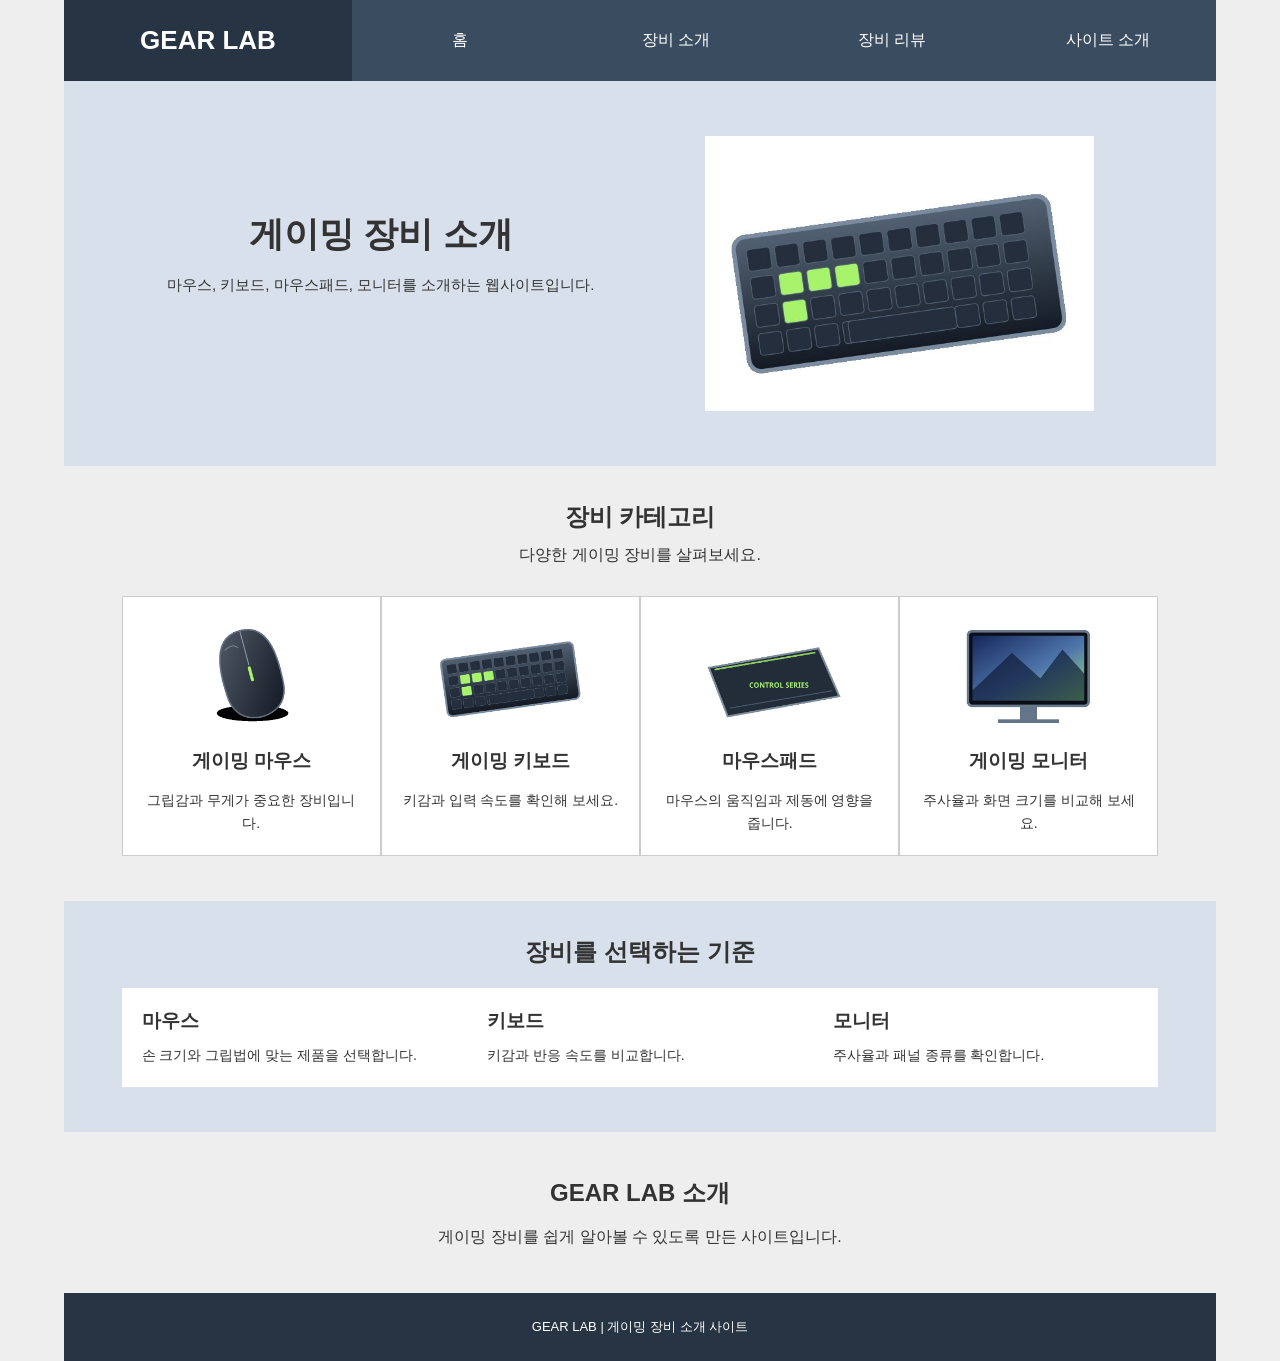
==== 21102062_이주현_중간고사/index.html @ bad4db6f "Add files via upload" ====
<!DOCTYPE HTML>
<html lang="ko">
<head>
<meta charset="UTF-8">
<meta name="viewport" content="width=device-width, initial-scale=1, minimum-scale=1, maximum-scale=1, user-scalable=no">
<title>GEAR LAB</title>
<link rel="stylesheet" type="text/css" href="css/reset.css">
<link rel="stylesheet" type="text/css" href="css/default.css">
<link rel="shortcut icon" href="images/favicon/favicon.ico">
</head>
<body>
<div id="wrap">
    <header class="header">
        <h1 class="logo"><a href="index.html">GEAR LAB</a></h1>
        <nav class="nav">
            <ul class="gnb">
                <li><a href="#home">홈</a></li>
                <li><a href="#category">장비 소개</a></li>
                <li><a href="#review">장비 리뷰</a></li>
                <li><a href="#about">사이트 소개</a></li>
            </ul>
        </nav>
    </header>
    <section class="slider_section" id="home">
        <div class="main_text">
            <h2>게이밍 장비 소개</h2>
            <p>마우스, 키보드, 마우스패드, 모니터를 소개하는 웹사이트입니다.</p>
        </div>
        <div class="main_image"><img src="images/p-images/keyboard.jpg" alt="게이밍 키보드"></div>
    </section>
    <section class="intro_section" id="category">
        <h2>장비 카테고리</h2>
        <p>다양한 게이밍 장비를 살펴보세요.</p>
    </section>
    <section class="category_section">
        <div class="gear_box"><img src="images/p-images/mouse.jpg" alt="마우스"><h3>게이밍 마우스</h3><p>그립감과 무게가 중요한 장비입니다.</p></div>
        <div class="gear_box"><img src="images/p-images/keyboard.jpg" alt="키보드"><h3>게이밍 키보드</h3><p>키감과 입력 속도를 확인해 보세요.</p></div>
        <div class="gear_box"><img src="images/p-images/pad.jpg" alt="마우스패드"><h3>마우스패드</h3><p>마우스의 움직임과 제동에 영향을 줍니다.</p></div>
        <div class="gear_box"><img src="images/p-images/monitor.jpg" alt="모니터"><h3>게이밍 모니터</h3><p>주사율과 화면 크기를 비교해 보세요.</p></div>
    </section>
    <section class="review_section" id="review">
        <h2>장비를 선택하는 기준</h2>
        <div class="review_list">
            <div><h3>마우스</h3><p>손 크기와 그립법에 맞는 제품을 선택합니다.</p></div>
            <div><h3>키보드</h3><p>키감과 반응 속도를 비교합니다.</p></div>
            <div><h3>모니터</h3><p>주사율과 패널 종류를 확인합니다.</p></div>
        </div>
    </section>
    <section class="about_section" id="about">
        <h2>GEAR LAB 소개</h2>
        <p>게이밍 장비를 쉽게 알아볼 수 있도록 만든 사이트입니다.</p>
    </section>
    <footer class="footer">GEAR LAB | 게이밍 장비 소개 사이트</footer>
</div>
</body>
</html>
---- 21102062_이주현_중간고사/css/default.css ----
/* 모바일용 CSS */
/* 기본 CSS */
body {
    background: #eeeeee;
    color: #333333;
}

#wrap {
    display: flex;
    flex-flow: column nowrap;
    width: 100%;
    margin: 0 auto;
}

#wrap section {
    box-sizing: border-box;
}

.header {
    display: flex;
    flex-flow: column nowrap;
    width: 100%;
    background: #273443;
}

.logo {
    padding: 25px 0;
    text-align: center;
    font-size: 26px;
}

.logo a {
    color: #ffffff;
}

.nav {
    width: 100%;
}

.gnb {
    display: flex;
    flex-flow: row wrap;
}

.gnb li {
    width: 50%;
    text-align: center;
    background: #394c60;
}

.gnb li a {
    display: block;
    padding: 15px 0;
    color: #ffffff;
}

.slider_section {
    display: flex;
    flex-flow: column nowrap;
    width: 100%;
    padding: 35px 5%;
    background: #d8e1eb;
}

.main_text {
    text-align: center;
}

.main_text h2 {
    font-size: 27px;
    margin-bottom: 15px;
}

.main_text p {
    font-size: 15px;
    line-height: 24px;
}

.main_image {
    width: 100%;
    text-align: center;
    margin-top: 20px;
}

.main_image img {
    width: 75%;
}

.intro_section {
    width: 100%;
    padding: 35px 5% 20px;
    text-align: center;
}

.intro_section h2 {
    font-size: 24px;
    margin-bottom: 12px;
}

.category_section {
    display: flex;
    flex-flow: row wrap;
    width: 100%;
    padding: 10px 5% 30px;
}

.gear_box {
    box-sizing: border-box;
    width: 100%;
    padding: 20px;
    margin-bottom: 15px;
    text-align: center;
    background: #ffffff;
    border: 1px solid #cccccc;
}

.gear_box img {
    width: 75%;
}

.gear_box h3 {
    font-size: 19px;
    margin: 15px 0;
}

.gear_box p {
    font-size: 14px;
    line-height: 23px;
}

.review_section {
    width: 100%;
    padding: 35px 5%;
    background: #d8e1eb;
}

.review_section h2 {
    font-size: 24px;
    text-align: center;
    margin-bottom: 20px;
}

.review_list {
    display: flex;
    flex-flow: column nowrap;
}

.review_list div {
    box-sizing: border-box;
    width: 100%;
    padding: 20px;
    margin-bottom: 10px;
    background: #ffffff;
}

.review_list h3 {
    font-size: 19px;
    margin-bottom: 10px;
}

.review_list p {
    font-size: 14px;
    line-height: 23px;
}

.about_section {
    width: 100%;
    padding: 45px 5%;
    text-align: center;
}

.about_section h2 {
    font-size: 24px;
    margin-bottom: 18px;
}

.footer {
    width: 100%;
    padding: 25px 0;
    text-align: center;
    background: #273443;
    color: #ffffff;
    font-size: 13px;
}

/* 태블릿용 CSS */
@media all and (min-width:768px) {
    .header {
        flex-flow: row wrap;
    }
    .logo {
        width: 30%;
    }
    .nav {
        width: 70%;
    }
    .gnb li {
        width: 25%;
    }
    .gnb li a {
        padding: 30px 0;
    }
    .slider_section {
        flex-flow: row wrap;
    }
    .main_text {
        width: 50%;
        padding-top: 55px;
    }
    .main_image {
        width: 50%;
        margin-top: 0;
    }
    .gear_box {
        width: 50%;
    }
    .review_list {
        flex-flow: row wrap;
    }
    .review_list div {
        width: 33.333333%;
    }
}

/* PC용 CSS */
@media all and (min-width:960px) {
    #wrap {
        width: 90%;
        max-width: 1200px;
    }
    .logo {
        width: 25%;
    }
    .nav {
        width: 75%;
    }
    .slider_section {
        padding: 55px 5%;
    }
    .main_text {
        padding-top: 75px;
    }
    .main_text h2 {
        font-size: 35px;
    }
    .gear_box {
        width: 25%;
    }
}
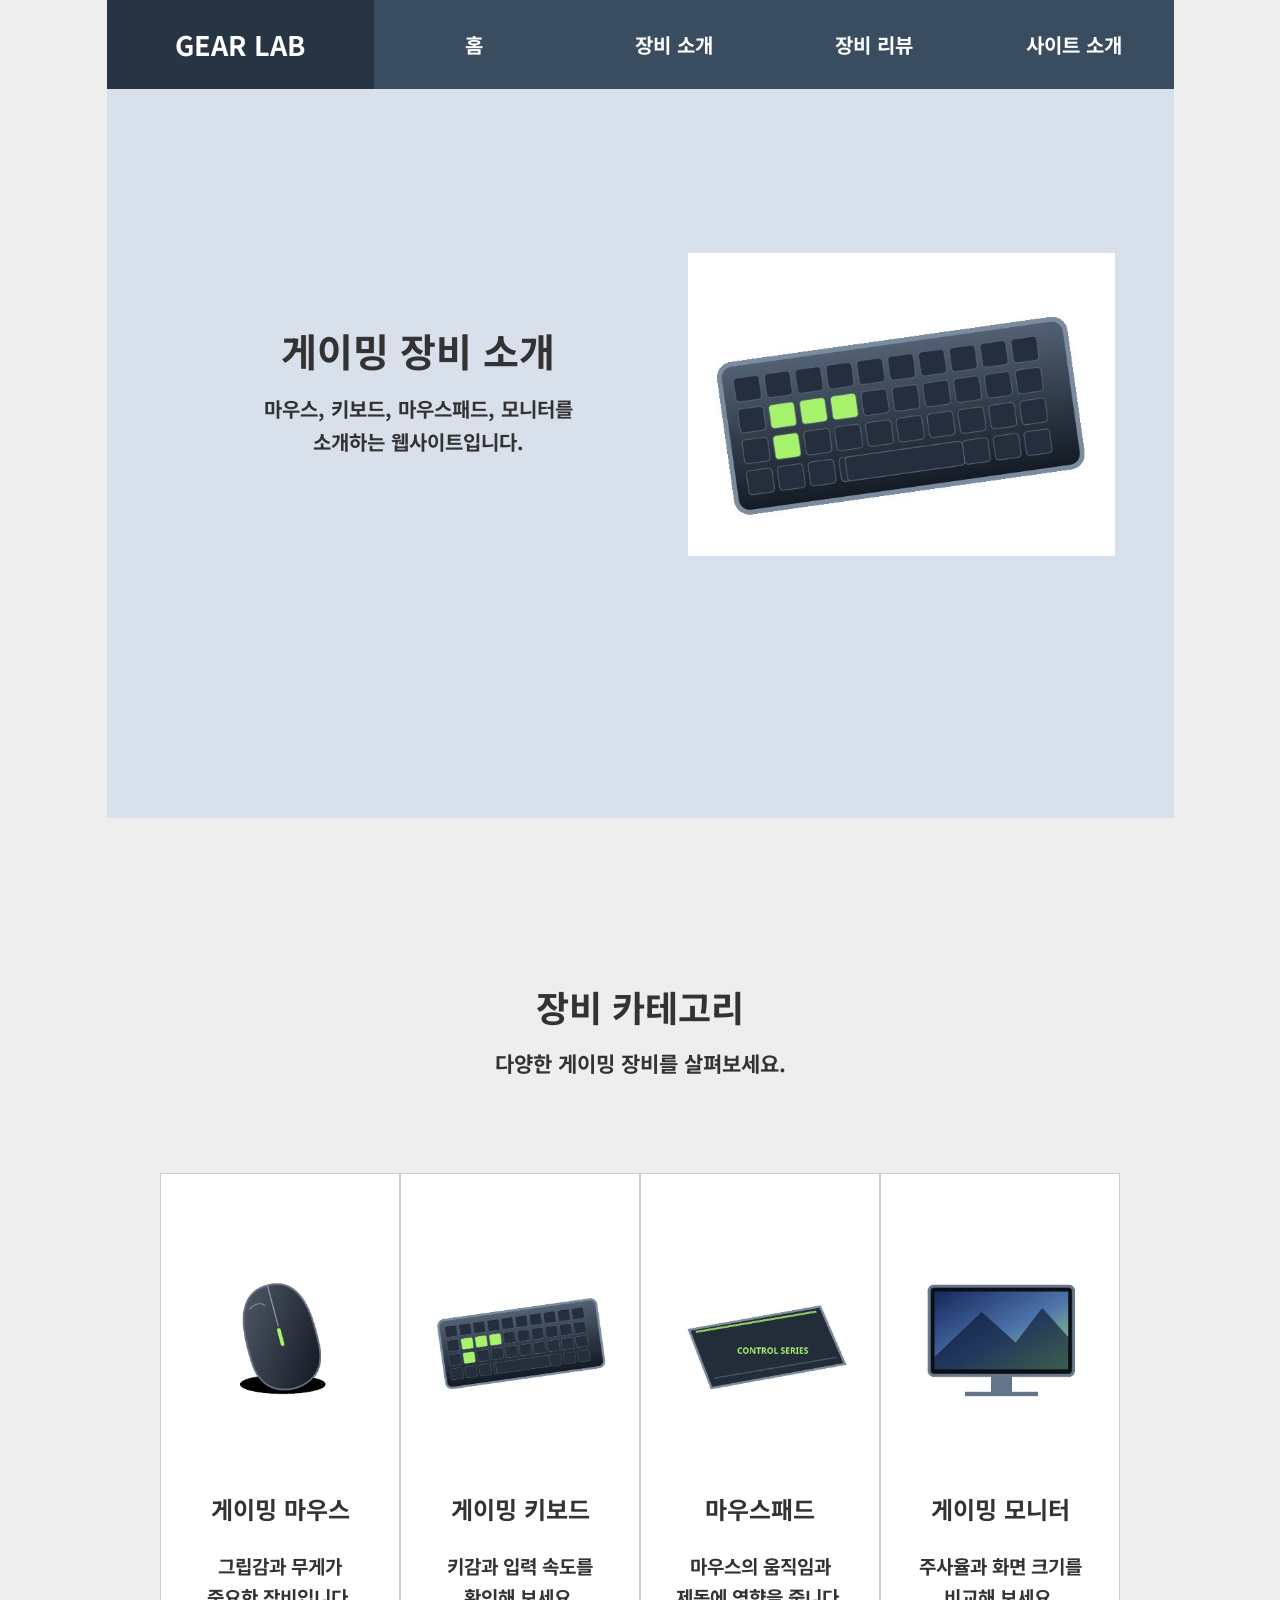
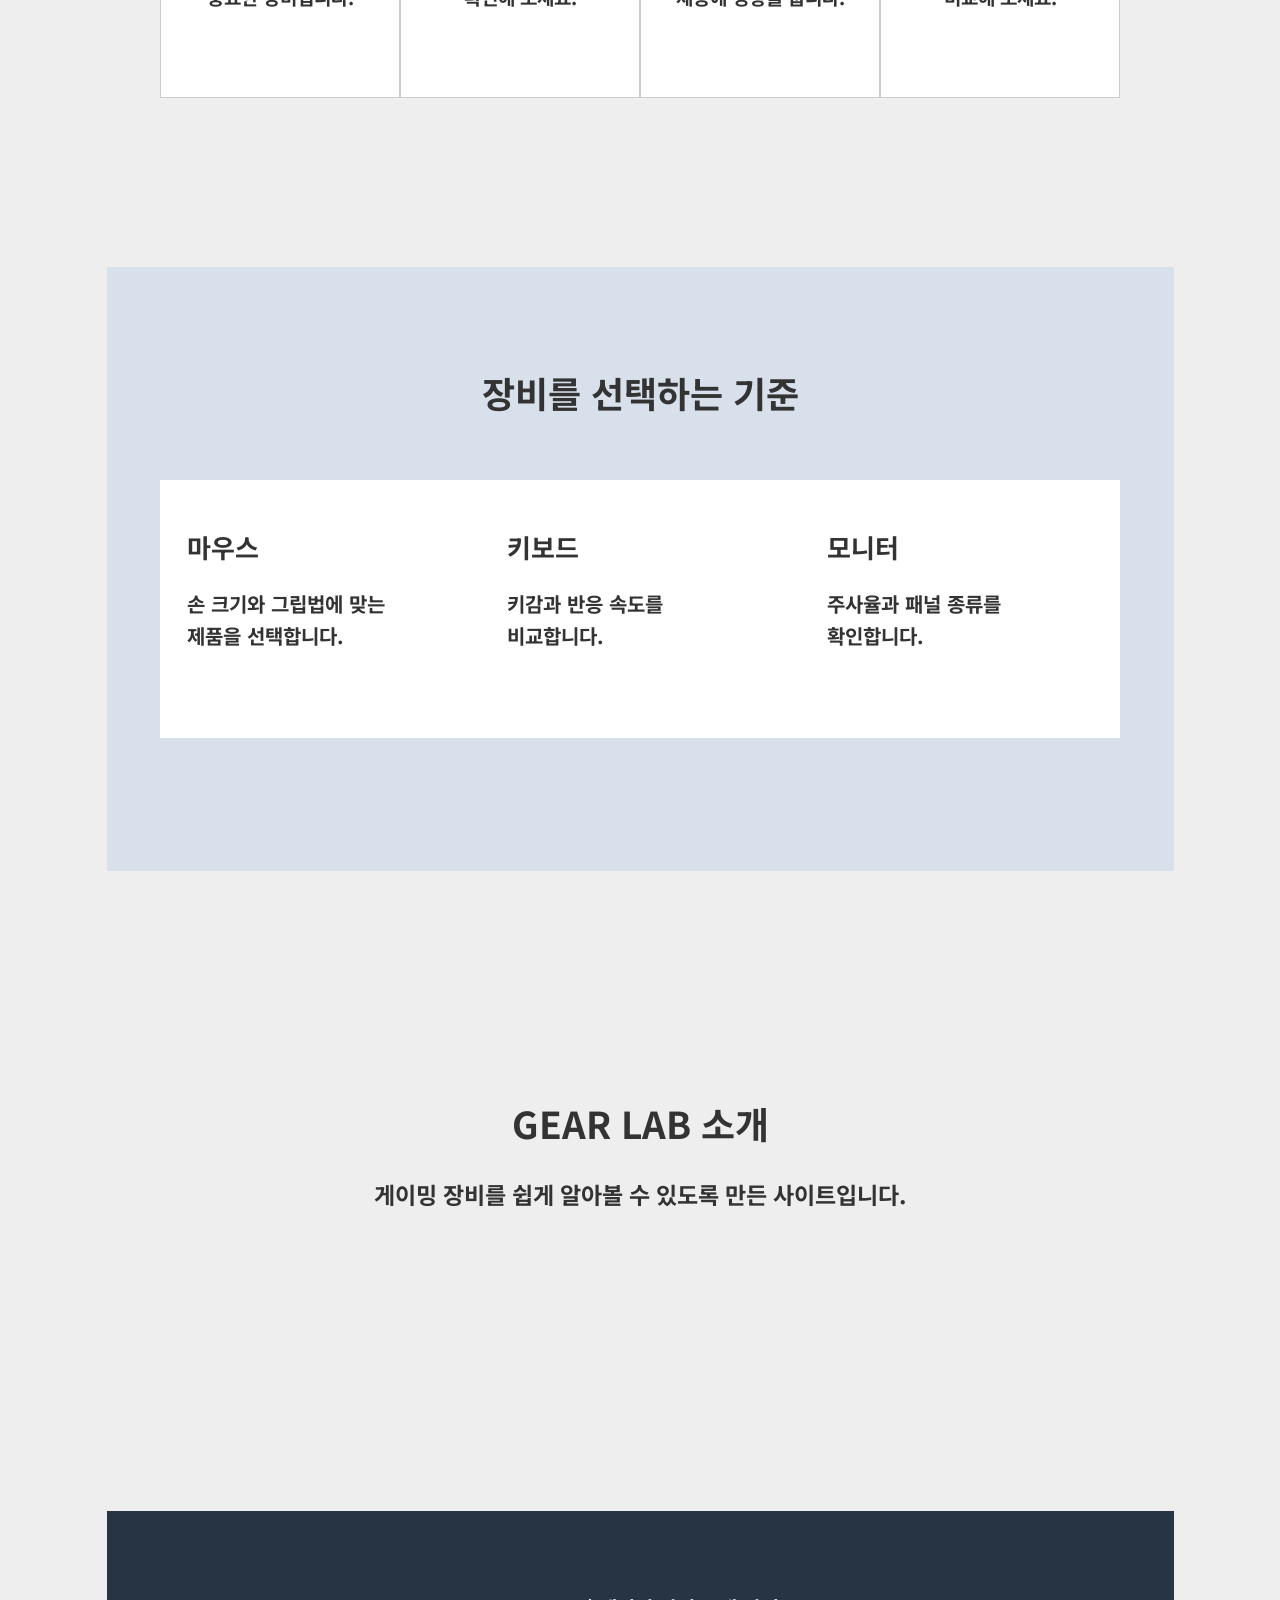
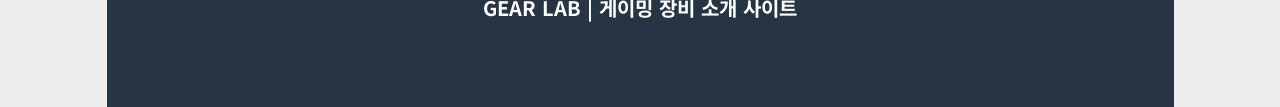
==== commit c3e04406: "Match desktop text line breaks to Photoshop design" ====
--- a/21102062_이주현_중간고사/index.html
+++ b/21102062_이주현_중간고사/index.html
@@ -24,7 +24,7 @@
     <section class="slider_section" id="home">
         <div class="main_text">
             <h2>게이밍 장비 소개</h2>
-            <p>마우스, 키보드, 마우스패드, 모니터를 소개하는 웹사이트입니다.</p>
+            <p>마우스, 키보드, 마우스패드, 모니터를<br class="pc_break"> 소개하는 웹사이트입니다.</p>
         </div>
         <div class="main_image"><img src="images/p-images/keyboard.jpg" alt="게이밍 키보드"></div>
     </section>
@@ -33,17 +33,17 @@
         <p>다양한 게이밍 장비를 살펴보세요.</p>
     </section>
     <section class="category_section">
-        <div class="gear_box"><img src="images/p-images/mouse.jpg" alt="마우스"><h3>게이밍 마우스</h3><p>그립감과 무게가 중요한 장비입니다.</p></div>
-        <div class="gear_box"><img src="images/p-images/keyboard.jpg" alt="키보드"><h3>게이밍 키보드</h3><p>키감과 입력 속도를 확인해 보세요.</p></div>
-        <div class="gear_box"><img src="images/p-images/pad.jpg" alt="마우스패드"><h3>마우스패드</h3><p>마우스의 움직임과 제동에 영향을 줍니다.</p></div>
-        <div class="gear_box"><img src="images/p-images/monitor.jpg" alt="모니터"><h3>게이밍 모니터</h3><p>주사율과 화면 크기를 비교해 보세요.</p></div>
+        <div class="gear_box"><img src="images/p-images/mouse.jpg" alt="마우스"><h3>게이밍 마우스</h3><p>그립감과 무게가<br class="pc_break"> 중요한 장비입니다.</p></div>
+        <div class="gear_box"><img src="images/p-images/keyboard.jpg" alt="키보드"><h3>게이밍 키보드</h3><p>키감과 입력 속도를<br class="pc_break"> 확인해 보세요.</p></div>
+        <div class="gear_box"><img src="images/p-images/pad.jpg" alt="마우스패드"><h3>마우스패드</h3><p>마우스의 움직임과<br class="pc_break"> 제동에 영향을 줍니다.</p></div>
+        <div class="gear_box"><img src="images/p-images/monitor.jpg" alt="모니터"><h3>게이밍 모니터</h3><p>주사율과 화면 크기를<br class="pc_break"> 비교해 보세요.</p></div>
     </section>
     <section class="review_section" id="review">
         <h2>장비를 선택하는 기준</h2>
         <div class="review_list">
-            <div><h3>마우스</h3><p>손 크기와 그립법에 맞는 제품을 선택합니다.</p></div>
-            <div><h3>키보드</h3><p>키감과 반응 속도를 비교합니다.</p></div>
-            <div><h3>모니터</h3><p>주사율과 패널 종류를 확인합니다.</p></div>
+            <div><h3>마우스</h3><p>손 크기와 그립법에 맞는<br class="pc_break"> 제품을 선택합니다.</p></div>
+            <div><h3>키보드</h3><p>키감과 반응 속도를<br class="pc_break"> 비교합니다.</p></div>
+            <div><h3>모니터</h3><p>주사율과 패널 종류를<br class="pc_break"> 확인합니다.</p></div>
         </div>
     </section>
     <section class="about_section" id="about">
--- a/21102062_이주현_중간고사/css/default.css
+++ b/21102062_이주현_중간고사/css/default.css
@@ -1,6 +1,19 @@
+/* 웹폰트 */
+@font-face {
+    font-family: "Noto Sans KR";
+    src: url("../webfonts/NotoSansKR-Bold.eot");
+    src: url("../webfonts/NotoSansKR-Bold.eot?#iefix") format("embedded-opentype"),
+         url("../webfonts/NotoSansKR-Bold.woff") format("woff");
+    font-weight: 700;
+    font-style: normal;
+    font-display: swap;
+}
+
 /* 모바일용 CSS */
 /* 기본 CSS */
 body {
+    font-family: "Noto Sans KR", "Malgun Gothic", sans-serif;
+    font-weight: 700;
     background: #eeeeee;
     color: #333333;
 }
@@ -222,28 +235,168 @@
     }
 }
 
-/* PC용 CSS */
+/* PC용 CSS: 포토샵 시안 1440 x 3721 기준 */
 @media all and (min-width:960px) {
     #wrap {
-        width: 90%;
+        width: 83.333333%;
         max-width: 1200px;
+        container-type: inline-size;
+    }
+    .header {
+        flex-flow: row nowrap;
+        height: 8.333333cqw;
     }
     .logo {
+        display: flex;
+        align-items: center;
+        justify-content: center;
         width: 25%;
-    }
-    .nav {
-        width: 75%;
+        padding: 0;
+        font-size: 2.5cqw;
+    }
+    .nav { width: 75%; }
+    .gnb, .gnb li { height: 100%; }
+    .gnb li { width: 25%; }
+    .gnb li a {
+        display: flex;
+        height: 100%;
+        align-items: center;
+        justify-content: center;
+        padding: 0;
+        font-size: 1.916667cqw;
     }
     .slider_section {
-        padding: 55px 5%;
+        position: relative;
+        display: block;
+        height: 68.333333cqw;
+        padding: 0;
     }
     .main_text {
-        padding-top: 75px;
+        position: absolute;
+        left: 4.166667cqw;
+        top: 21.5cqw;
+        width: 50cqw;
+        padding: 0;
     }
     .main_text h2 {
-        font-size: 35px;
+        font-size: 3.666667cqw;
+        line-height: 1.65;
+        margin-bottom: 1cqw;
+    }
+    .main_text p {
+        font-size: 1.833333cqw;
+        line-height: 1.65;
+    }
+    .main_image {
+        position: absolute;
+        left: 54.5cqw;
+        top: 15.416667cqw;
+        width: 40cqw;
+        height: 28.333333cqw;
+        margin: 0;
+        background: #ffffff;
+    }
+    .main_image img {
+        width: 100%;
+        height: 100%;
+        object-fit: contain;
+    }
+    .intro_section {
+        height: 33.333333cqw;
+        padding: 15cqw 0 0;
+    }
+    .intro_section h2 {
+        font-size: 3.333333cqw;
+        line-height: 1.65;
+        margin-bottom: .833333cqw;
+    }
+    .intro_section p {
+        font-size: 2cqw;
+        line-height: 1.65;
+    }
+    .category_section {
+        height: 65cqw;
+        padding: 0 5cqw 15.833333cqw;
     }
     .gear_box {
+        position: relative;
         width: 25%;
-    }
-}+        height: 49.166667cqw;
+        padding: 0;
+        margin: 0;
+    }
+    .gear_box img {
+        position: absolute;
+        left: 2.083333cqw;
+        top: 5.833333cqw;
+        width: 18.333333cqw;
+        height: 19.166667cqw;
+        object-fit: contain;
+    }
+    .gear_box h3 {
+        position: absolute;
+        top: 29.5cqw;
+        left: 0;
+        width: 100%;
+        margin: 0;
+        font-size: 2.25cqw;
+        line-height: 1.65;
+    }
+    .gear_box p {
+        position: absolute;
+        top: 35.333333cqw;
+        left: 0;
+        width: 100%;
+        padding: 0 .833333cqw;
+        font-size: 1.75cqw;
+        line-height: 1.65;
+    }
+    .review_section {
+        height: 56.666667cqw;
+        padding: 9.166667cqw 5cqw 0;
+    }
+    .review_section h2 {
+        font-size: 3.333333cqw;
+        line-height: 1.65;
+        margin-bottom: 5.333333cqw;
+    }
+    .review_list { flex-flow: row nowrap; }
+    .review_list div {
+        width: 33.333333%;
+        height: 24.166667cqw;
+        padding: 4.333333cqw 2.5cqw 0;
+        margin: 0;
+    }
+    .review_list h3 {
+        font-size: 2.416667cqw;
+        line-height: 1.65;
+        margin-bottom: 1.833333cqw;
+    }
+    .review_list p {
+        font-size: 1.833333cqw;
+        line-height: 1.65;
+    }
+    .about_section {
+        height: 60cqw;
+        padding: 20.833333cqw 0 0;
+    }
+    .about_section h2 {
+        font-size: 3.5cqw;
+        line-height: 1.65;
+        margin-bottom: 1.916667cqw;
+    }
+    .about_section p {
+        font-size: 2.166667cqw;
+        line-height: 1.65;
+    }
+    .footer {
+        height: 18.416667cqw;
+        padding: 7.5cqw 0 0;
+        font-size: 1.916667cqw;
+        line-height: 1.65;
+    }
+    .pc_break { display: initial; }
+}
+@media all and (max-width:959px) {
+    .pc_break { display: none; }
+}
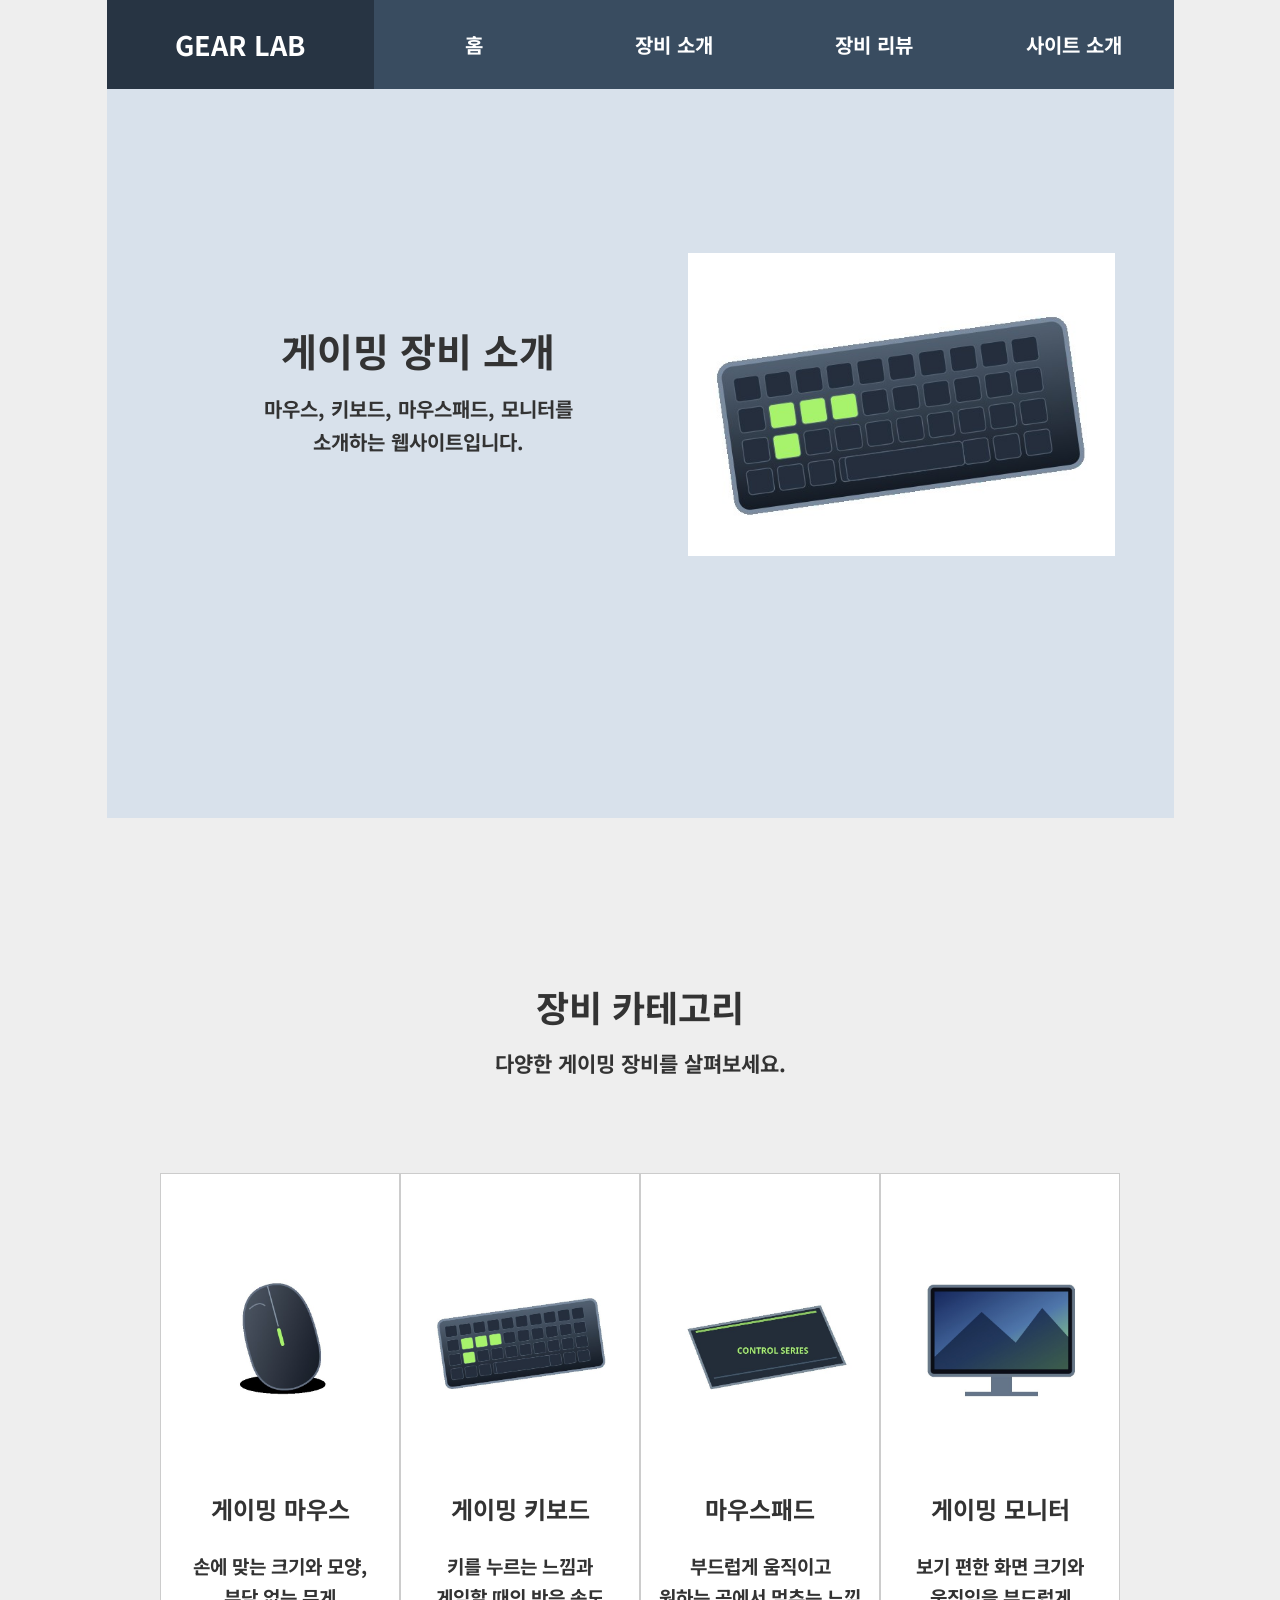
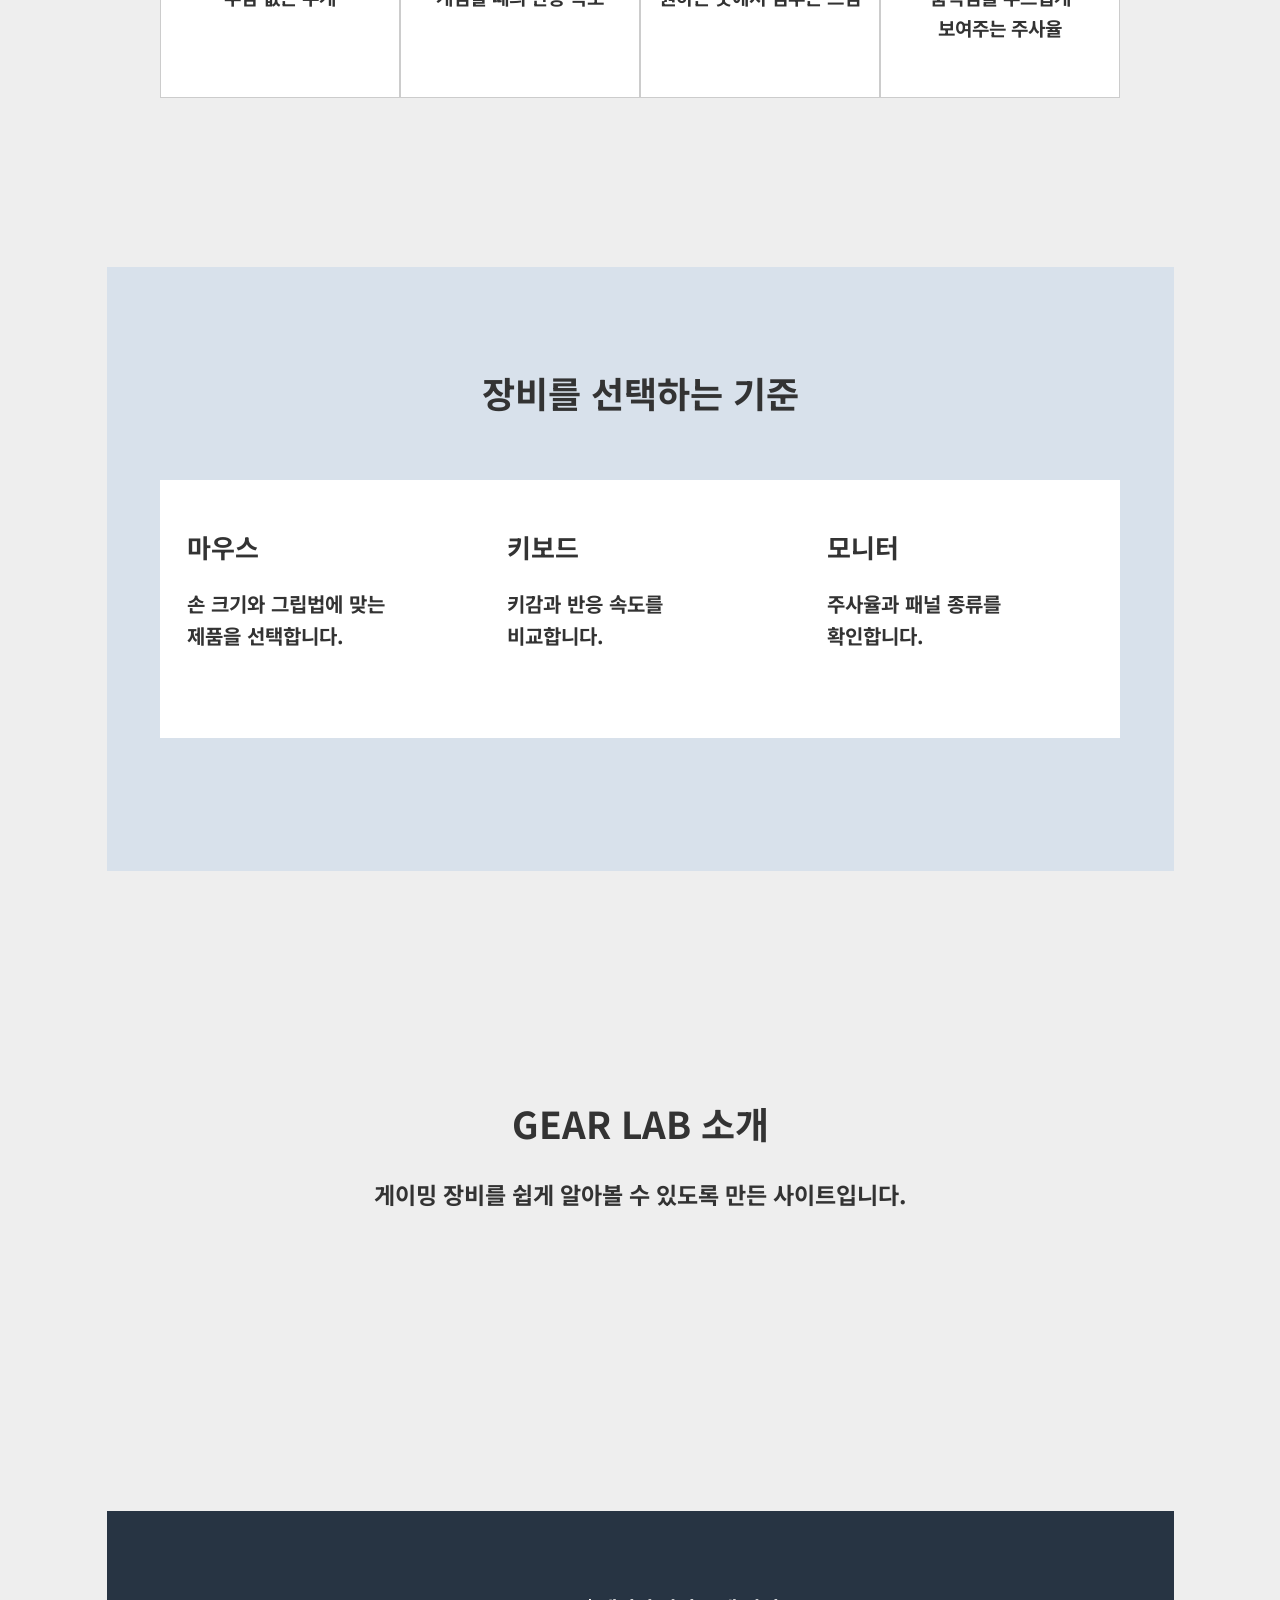
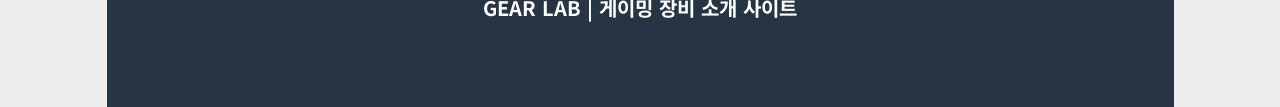
==== commit 8248efe3: "Update gear category descriptions with natural concise wording" ====
--- a/21102062_이주현_중간고사/index.html
+++ b/21102062_이주현_중간고사/index.html
@@ -21,36 +21,39 @@
             </ul>
         </nav>
     </header>
-    <section class="slider_section" id="home">
-        <div class="main_text">
-            <h2>게이밍 장비 소개</h2>
-            <p>마우스, 키보드, 마우스패드, 모니터를<br class="pc_break"> 소개하는 웹사이트입니다.</p>
+    <section class="slider" id="home">
+        <div class="slider-text">
+            <h2 class="sec-tit">게이밍 장비 소개</h2>
+            <p>마우스, 키보드, 마우스패드, 모니터를<br class="pc-break"> 소개하는 웹사이트입니다.</p>
         </div>
-        <div class="main_image"><img src="images/p-images/keyboard.jpg" alt="게이밍 키보드"></div>
+        <div class="slider-image"><img src="images/p-images/keyboard.jpg" alt="게이밍 키보드"></div>
     </section>
-    <section class="intro_section" id="category">
-        <h2>장비 카테고리</h2>
-        <p>다양한 게이밍 장비를 살펴보세요.</p>
+    <section class="display-section" id="category">
+        <h2 class="sec-tit">장비 카테고리</h2>
+        <p class="desc">다양한 게이밍 장비를 살펴보세요.</p>
     </section>
-    <section class="category_section">
-        <div class="gear_box"><img src="images/p-images/mouse.jpg" alt="마우스"><h3>게이밍 마우스</h3><p>그립감과 무게가<br class="pc_break"> 중요한 장비입니다.</p></div>
-        <div class="gear_box"><img src="images/p-images/keyboard.jpg" alt="키보드"><h3>게이밍 키보드</h3><p>키감과 입력 속도를<br class="pc_break"> 확인해 보세요.</p></div>
-        <div class="gear_box"><img src="images/p-images/pad.jpg" alt="마우스패드"><h3>마우스패드</h3><p>마우스의 움직임과<br class="pc_break"> 제동에 영향을 줍니다.</p></div>
-        <div class="gear_box"><img src="images/p-images/monitor.jpg" alt="모니터"><h3>게이밍 모니터</h3><p>주사율과 화면 크기를<br class="pc_break"> 비교해 보세요.</p></div>
+    <section class="promotion-section">
+        <ul class="promo-list">
+            <li><img src="images/p-images/mouse.jpg" alt="마우스"><h3>게이밍 마우스</h3><p>손에 맞는 크기와 모양,<br class="pc-break"> 부담 없는 무게</p></li>
+            <li><img src="images/p-images/keyboard.jpg" alt="키보드"><h3>게이밍 키보드</h3><p>키를 누르는 느낌과<br class="pc-break"> 게임할 때의 반응 속도</p></li>
+            <li><img src="images/p-images/pad.jpg" alt="마우스패드"><h3>마우스패드</h3><p>부드럽게 움직이고<br class="pc-break"> 원하는 곳에서 멈추는 느낌</p></li>
+            <li><img src="images/p-images/monitor.jpg" alt="모니터"><h3>게이밍 모니터</h3><p>보기 편한 화면 크기와<br class="pc-break"> 움직임을 부드럽게<br class="pc-break"> 보여주는 주사율</p></li>
+        </ul>
     </section>
-    <section class="review_section" id="review">
-        <h2>장비를 선택하는 기준</h2>
-        <div class="review_list">
-            <div><h3>마우스</h3><p>손 크기와 그립법에 맞는<br class="pc_break"> 제품을 선택합니다.</p></div>
-            <div><h3>키보드</h3><p>키감과 반응 속도를<br class="pc_break"> 비교합니다.</p></div>
-            <div><h3>모니터</h3><p>주사율과 패널 종류를<br class="pc_break"> 확인합니다.</p></div>
-        </div>
+    <section class="blog-section" id="review">
+        <h2 class="sec-tit">장비를 선택하는 기준</h2>
+        <ul class="blog-list">
+            <li><h3>마우스</h3><p>손 크기와 그립법에 맞는<br class="pc-break"> 제품을 선택합니다.</p></li>
+            <li><h3>키보드</h3><p>키감과 반응 속도를<br class="pc-break"> 비교합니다.</p></li>
+            <li><h3>모니터</h3><p>주사율과 패널 종류를<br class="pc-break"> 확인합니다.</p></li>
+        </ul>
     </section>
-    <section class="about_section" id="about">
-        <h2>GEAR LAB 소개</h2>
-        <p>게이밍 장비를 쉽게 알아볼 수 있도록 만든 사이트입니다.</p>
+    <section class="about-section" id="about">
+        <h2 class="sec-tit">GEAR LAB 소개</h2>
+        <p class="desc">게이밍 장비를 쉽게 알아볼 수 있도록 만든 사이트입니다.</p>
     </section>
-    <footer class="footer">GEAR LAB | 게이밍 장비 소개 사이트</footer>
+    <footer class="footer"><p class="copyright">GEAR LAB | 게이밍 장비 소개 사이트</p></footer>
 </div>
 </body>
 </html>
+
--- a/21102062_이주현_중간고사/css/default.css
+++ b/21102062_이주현_중간고사/css/default.css
@@ -1,3 +1,5 @@
+@charset "utf-8";
+
 /* 웹폰트 */
 @font-face {
     font-family: "Noto Sans KR";
@@ -67,7 +69,7 @@
     color: #ffffff;
 }
 
-.slider_section {
+.slider {
     display: flex;
     flex-flow: column nowrap;
     width: 100%;
@@ -75,49 +77,53 @@
     background: #d8e1eb;
 }
 
-.main_text {
-    text-align: center;
-}
-
-.main_text h2 {
+.slider-text {
+    text-align: center;
+}
+
+.slider-text .sec-tit {
     font-size: 27px;
     margin-bottom: 15px;
 }
 
-.main_text p {
+.slider-text p {
     font-size: 15px;
     line-height: 24px;
 }
 
-.main_image {
+.slider-image {
     width: 100%;
     text-align: center;
     margin-top: 20px;
 }
 
-.main_image img {
+.slider-image img {
     width: 75%;
 }
 
-.intro_section {
+.display-section {
     width: 100%;
     padding: 35px 5% 20px;
     text-align: center;
 }
 
-.intro_section h2 {
+.display-section .sec-tit {
     font-size: 24px;
     margin-bottom: 12px;
 }
 
-.category_section {
+.promotion-section {
+    width: 100%;
+    padding: 10px 5% 30px;
+}
+
+.promo-list {
     display: flex;
     flex-flow: row wrap;
     width: 100%;
-    padding: 10px 5% 30px;
-}
-
-.gear_box {
+}
+
+.promo-list li {
     box-sizing: border-box;
     width: 100%;
     padding: 20px;
@@ -127,38 +133,38 @@
     border: 1px solid #cccccc;
 }
 
-.gear_box img {
+.promo-list li img {
     width: 75%;
 }
 
-.gear_box h3 {
+.promo-list li h3 {
     font-size: 19px;
     margin: 15px 0;
 }
 
-.gear_box p {
+.promo-list li p {
     font-size: 14px;
     line-height: 23px;
 }
 
-.review_section {
+.blog-section {
     width: 100%;
     padding: 35px 5%;
     background: #d8e1eb;
 }
 
-.review_section h2 {
+.blog-section .sec-tit {
     font-size: 24px;
     text-align: center;
     margin-bottom: 20px;
 }
 
-.review_list {
+.blog-list {
     display: flex;
     flex-flow: column nowrap;
 }
 
-.review_list div {
+.blog-list li {
     box-sizing: border-box;
     width: 100%;
     padding: 20px;
@@ -166,23 +172,23 @@
     background: #ffffff;
 }
 
-.review_list h3 {
+.blog-list h3 {
     font-size: 19px;
     margin-bottom: 10px;
 }
 
-.review_list p {
+.blog-list p {
     font-size: 14px;
     line-height: 23px;
 }
 
-.about_section {
+.about-section {
     width: 100%;
     padding: 45px 5%;
     text-align: center;
 }
 
-.about_section h2 {
+.about-section .sec-tit {
     font-size: 24px;
     margin-bottom: 18px;
 }
@@ -213,24 +219,24 @@
     .gnb li a {
         padding: 30px 0;
     }
-    .slider_section {
+    .slider {
         flex-flow: row wrap;
     }
-    .main_text {
+    .slider-text {
         width: 50%;
         padding-top: 55px;
     }
-    .main_image {
+    .slider-image {
         width: 50%;
         margin-top: 0;
     }
-    .gear_box {
+    .promo-list li {
         width: 50%;
     }
-    .review_list {
+    .blog-list {
         flex-flow: row wrap;
     }
-    .review_list div {
+    .blog-list li {
         width: 33.333333%;
     }
 }
@@ -265,29 +271,29 @@
         padding: 0;
         font-size: 1.916667cqw;
     }
-    .slider_section {
+    .slider {
         position: relative;
         display: block;
         height: 68.333333cqw;
         padding: 0;
     }
-    .main_text {
+    .slider-text {
         position: absolute;
         left: 4.166667cqw;
         top: 21.5cqw;
         width: 50cqw;
         padding: 0;
     }
-    .main_text h2 {
+    .slider-text .sec-tit {
         font-size: 3.666667cqw;
         line-height: 1.65;
         margin-bottom: 1cqw;
     }
-    .main_text p {
+    .slider-text p {
         font-size: 1.833333cqw;
         line-height: 1.65;
     }
-    .main_image {
+    .slider-image {
         position: absolute;
         left: 54.5cqw;
         top: 15.416667cqw;
@@ -296,36 +302,36 @@
         margin: 0;
         background: #ffffff;
     }
-    .main_image img {
+    .slider-image img {
         width: 100%;
         height: 100%;
         object-fit: contain;
     }
-    .intro_section {
+    .display-section {
         height: 33.333333cqw;
         padding: 15cqw 0 0;
     }
-    .intro_section h2 {
+    .display-section .sec-tit {
         font-size: 3.333333cqw;
         line-height: 1.65;
         margin-bottom: .833333cqw;
     }
-    .intro_section p {
+    .display-section .desc {
         font-size: 2cqw;
         line-height: 1.65;
     }
-    .category_section {
+    .promotion-section {
         height: 65cqw;
         padding: 0 5cqw 15.833333cqw;
     }
-    .gear_box {
+    .promo-list li {
         position: relative;
         width: 25%;
         height: 49.166667cqw;
         padding: 0;
         margin: 0;
     }
-    .gear_box img {
+    .promo-list li img {
         position: absolute;
         left: 2.083333cqw;
         top: 5.833333cqw;
@@ -333,7 +339,7 @@
         height: 19.166667cqw;
         object-fit: contain;
     }
-    .gear_box h3 {
+    .promo-list li h3 {
         position: absolute;
         top: 29.5cqw;
         left: 0;
@@ -342,7 +348,7 @@
         font-size: 2.25cqw;
         line-height: 1.65;
     }
-    .gear_box p {
+    .promo-list li p {
         position: absolute;
         top: 35.333333cqw;
         left: 0;
@@ -351,41 +357,41 @@
         font-size: 1.75cqw;
         line-height: 1.65;
     }
-    .review_section {
+    .blog-section {
         height: 56.666667cqw;
         padding: 9.166667cqw 5cqw 0;
     }
-    .review_section h2 {
+    .blog-section .sec-tit {
         font-size: 3.333333cqw;
         line-height: 1.65;
         margin-bottom: 5.333333cqw;
     }
-    .review_list { flex-flow: row nowrap; }
-    .review_list div {
+    .blog-list { flex-flow: row nowrap; }
+    .blog-list li {
         width: 33.333333%;
         height: 24.166667cqw;
         padding: 4.333333cqw 2.5cqw 0;
         margin: 0;
     }
-    .review_list h3 {
+    .blog-list h3 {
         font-size: 2.416667cqw;
         line-height: 1.65;
         margin-bottom: 1.833333cqw;
     }
-    .review_list p {
+    .blog-list p {
         font-size: 1.833333cqw;
         line-height: 1.65;
     }
-    .about_section {
+    .about-section {
         height: 60cqw;
         padding: 20.833333cqw 0 0;
     }
-    .about_section h2 {
+    .about-section .sec-tit {
         font-size: 3.5cqw;
         line-height: 1.65;
         margin-bottom: 1.916667cqw;
     }
-    .about_section p {
+    .about-section .desc {
         font-size: 2.166667cqw;
         line-height: 1.65;
     }
@@ -395,8 +401,9 @@
         font-size: 1.916667cqw;
         line-height: 1.65;
     }
-    .pc_break { display: initial; }
+    .pc-break { display: initial; }
 }
 @media all and (max-width:959px) {
-    .pc_break { display: none; }
-}
+    .pc-break { display: none; }
+}
+
